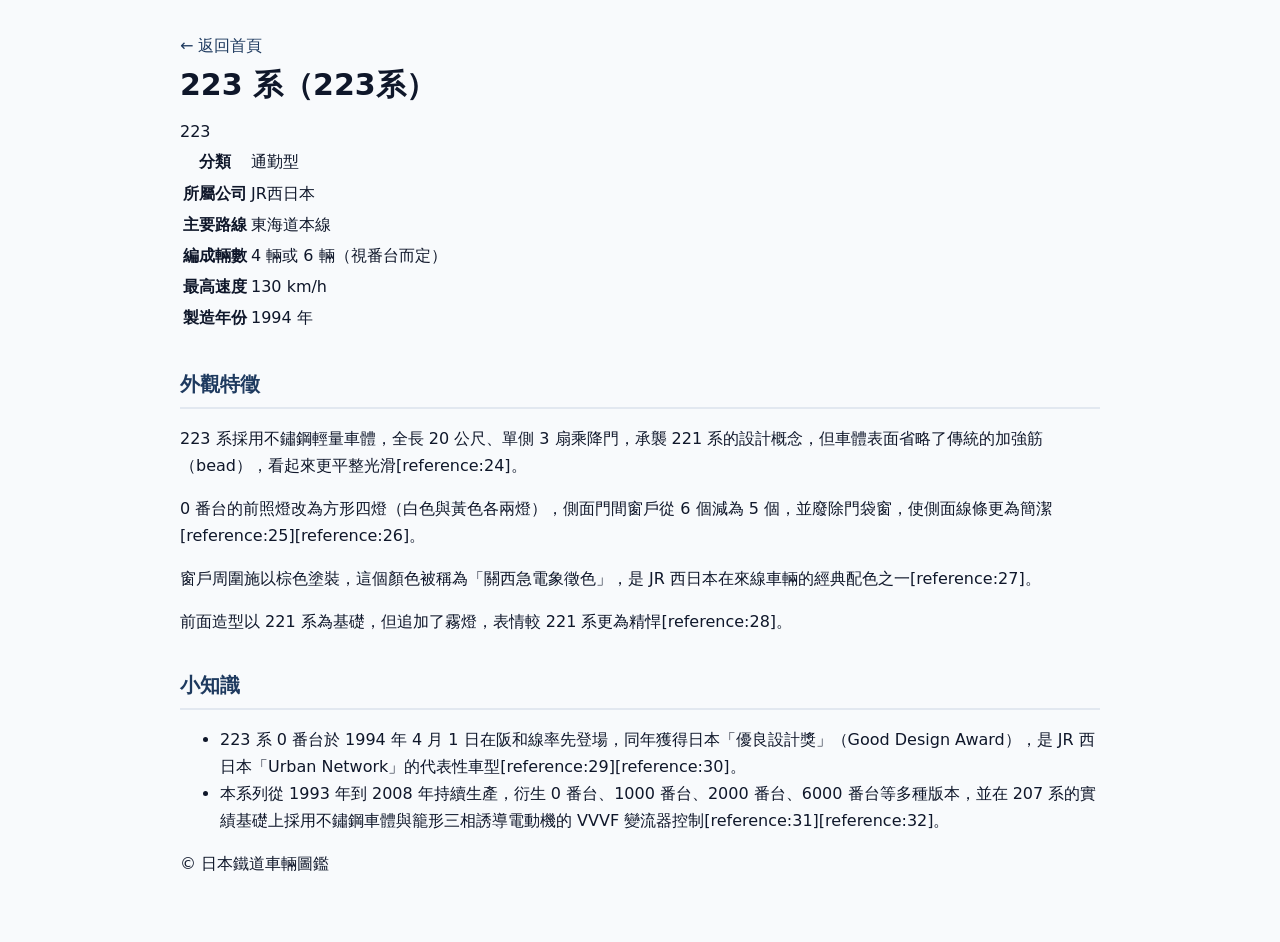
==== cars/commuter-223.html @ 047ed202 "Add commuter-223.html for 223 series train details" ====
<!DOCTYPE html>
<html lang="zh-Hant">
<head>
  <meta charset="UTF-8">
  <meta name="viewport" content="width=device-width, initial-scale=1.0">
  <title>223 系 - 日本鐵道車輛圖鑑</title>
  <link rel="stylesheet" href="../assets/style.css">
</head>
<body>
  <div class="car-page">
    <header class="car-header">
      <a href="../index.html">← 返回首頁</a>
    </header>

    <h1>223 系（223系）</h1>

    <div class="color-block series223-color">223</div>

    <table class="spec-table">
      <tr><th>分類</th><td>通勤型</td></tr>
      <tr><th>所屬公司</th><td>JR西日本</td></tr>
      <tr><th>主要路線</th><td>東海道本線</td></tr>
      <tr><th>編成輛數</th><td>4 輛或 6 輛（視番台而定）</td></tr>
      <tr><th>最高速度</th><td>130 km/h</td></tr>
      <tr><th>製造年份</th><td>1994 年</td></tr>
    </table>

    <h2>外觀特徵</h2>
    <p>223 系採用不鏽鋼輕量車體，全長 20 公尺、單側 3 扇乘降門，承襲 221 系的設計概念，但車體表面省略了傳統的加強筋（bead），看起來更平整光滑[reference:24]。</p>
    <p>0 番台的前照燈改為方形四燈（白色與黃色各兩燈），側面門間窗戶從 6 個減為 5 個，並廢除門袋窗，使側面線條更為簡潔[reference:25][reference:26]。</p>
    <p>窗戶周圍施以棕色塗裝，這個顏色被稱為「關西急電象徵色」，是 JR 西日本在來線車輛的經典配色之一[reference:27]。</p>
    <p>前面造型以 221 系為基礎，但追加了霧燈，表情較 221 系更為精悍[reference:28]。</p>

    <h2>小知識</h2>
    <ul>
      <li>223 系 0 番台於 1994 年 4 月 1 日在阪和線率先登場，同年獲得日本「優良設計獎」（Good Design Award），是 JR 西日本「Urban Network」的代表性車型[reference:29][reference:30]。</li>
      <li>本系列從 1993 年到 2008 年持續生產，衍生 0 番台、1000 番台、2000 番台、6000 番台等多種版本，並在 207 系的實績基礎上採用不鏽鋼車體與籠形三相誘導電動機的 VVVF 變流器控制[reference:31][reference:32]。</li>
    </ul>

    <footer class="site-footer">
      <p>© 日本鐵道車輛圖鑑</p>
    </footer>
  </div>
  <script src="../assets/data.js"></script>
</body>
</html>
---- assets/style.css ----
:root {
  --bg: #f8fafc;
  --fg: #0f172a;
  --muted: #64748b;
  --card: #ffffff;
  --border: #e2e8f0;
  --accent: #1e3a5f;
  --radius: 12px;
}

*, *::before, *::after { box-sizing: border-box; }

body {
  max-width: 960px;
  margin: 0 auto;
  padding: 2rem 1.25rem 3rem;
  font-family: system-ui, "Noto Sans TC", sans-serif;
  line-height: 1.7;
  background-color: var(--bg);
  color: var(--fg);
}

a { color: var(--accent); text-decoration: none; }
h1 { margin: 0 0 0.5rem; font-size: 1.875rem; color: var(--fg); }
.subtitle { margin: 0 0 2rem; color: var(--muted); font-size: 0.9375rem; }
h2 { margin: 2rem 0 0.75rem; padding-bottom: 0.375rem; font-size: 1.25rem; color: var(--accent); border-bottom: 2px solid var(--border); }

.filter-bar { display: flex; flex-wrap: wrap; gap: 0.5rem; margin-bottom: 2rem; }
.filter-btn {
  padding: 0.5rem 1rem; font-family: inherit; font-size: 0.9375rem;
  font-weight: 500; color: var(--fg); background-color: var(--card);
  border: 1px solid var(--border); border-radius: var(--radius); cursor: pointer;
}
.filter-btn:hover, .filter-btn.active {
  background-color: var(--accent); border-color: var(--accent); color: var(--card);
}

.car-grid { display: grid; grid-template-columns: repeat(3, 1fr); gap: 1.25rem; }
.car-card {
  display: flex; flex-direction: column; background-color: var(--card);
  border: 1px solid var(--border); border-radius: var(--radius);
  overflow: hidden; transition: transform 0.2s ease, box-shadow 0.2s ease;
}
.car-card:hover { transform: translateY(-4px); box-shadow: 0 6px 16px var(--border); }

.car-card-color {
  width: 100%; height: 80px; display: flex; align-items: center; justify-content: center;
  color: #fff; font-size: 1.125rem; font-weight: 700;
}
.car-card-body { padding: 1rem; display: flex; flex-direction: column; gap: 0.5rem; }
.car-card-title { margin: 0; font-size: 1.125rem; font-weight: 700; }
.car-card-meta { display: flex; align-items: center; justify-content: space-between; gap: 0.5rem; }
.category-badge {
  padding: 0.15rem 0.6rem; font-size: 0.75rem; font-weight: 600;
  color: var(--accent); background-color: var(--bg); border-radius: var(--radius);
}
.car-card-operator { font-size: 0.875rem; color: var(--muted); }

@media (max-width: 639px) {
  .car-grid { grid-template-columns: 1fr; }
}
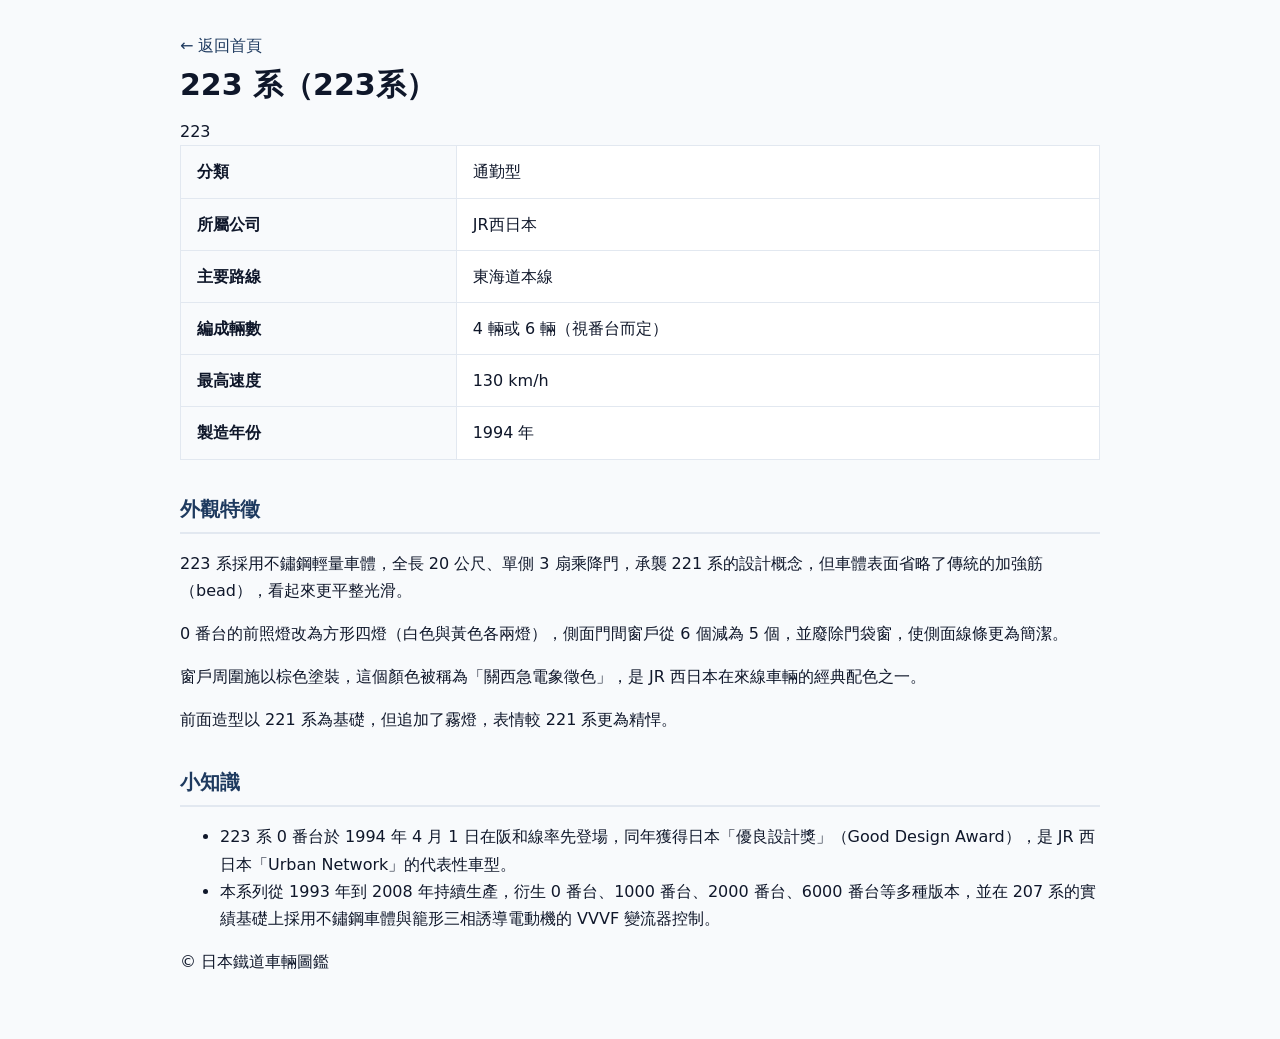
==== commit 0c70fda6: "Update commuter-223.html" ====
--- a/cars/commuter-223.html
+++ b/cars/commuter-223.html
@@ -7,40 +7,39 @@
   <link rel="stylesheet" href="../assets/style.css">
 </head>
 <body>
-  <div class="car-page">
-    <header class="car-header">
-      <a href="../index.html">← 返回首頁</a>
-    </header>
+  <header>
+    <a href="../index.html">← 返回首頁</a>
+  </header>
 
-    <h1>223 系（223系）</h1>
+  <h1>223 系（223系）</h1>
 
-    <div class="color-block series223-color">223</div>
+  <div class="color-block" data-car="commuter-223">223</div>
 
-    <table class="spec-table">
-      <tr><th>分類</th><td>通勤型</td></tr>
-      <tr><th>所屬公司</th><td>JR西日本</td></tr>
-      <tr><th>主要路線</th><td>東海道本線</td></tr>
-      <tr><th>編成輛數</th><td>4 輛或 6 輛（視番台而定）</td></tr>
-      <tr><th>最高速度</th><td>130 km/h</td></tr>
-      <tr><th>製造年份</th><td>1994 年</td></tr>
-    </table>
+  <table class="spec-table">
+    <tr><th>分類</th><td>通勤型</td></tr>
+    <tr><th>所屬公司</th><td>JR西日本</td></tr>
+    <tr><th>主要路線</th><td>東海道本線</td></tr>
+    <tr><th>編成輛數</th><td>4 輛或 6 輛（視番台而定）</td></tr>
+    <tr><th>最高速度</th><td>130 km/h</td></tr>
+    <tr><th>製造年份</th><td>1994 年</td></tr>
+  </table>
 
-    <h2>外觀特徵</h2>
-    <p>223 系採用不鏽鋼輕量車體，全長 20 公尺、單側 3 扇乘降門，承襲 221 系的設計概念，但車體表面省略了傳統的加強筋（bead），看起來更平整光滑[reference:24]。</p>
-    <p>0 番台的前照燈改為方形四燈（白色與黃色各兩燈），側面門間窗戶從 6 個減為 5 個，並廢除門袋窗，使側面線條更為簡潔[reference:25][reference:26]。</p>
-    <p>窗戶周圍施以棕色塗裝，這個顏色被稱為「關西急電象徵色」，是 JR 西日本在來線車輛的經典配色之一[reference:27]。</p>
-    <p>前面造型以 221 系為基礎，但追加了霧燈，表情較 221 系更為精悍[reference:28]。</p>
+  <h2>外觀特徵</h2>
+  <p>223 系採用不鏽鋼輕量車體，全長 20 公尺、單側 3 扇乘降門，承襲 221 系的設計概念，但車體表面省略了傳統的加強筋（bead），看起來更平整光滑。</p>
+  <p>0 番台的前照燈改為方形四燈（白色與黃色各兩燈），側面門間窗戶從 6 個減為 5 個，並廢除門袋窗，使側面線條更為簡潔。</p>
+  <p>窗戶周圍施以棕色塗裝，這個顏色被稱為「關西急電象徵色」，是 JR 西日本在來線車輛的經典配色之一。</p>
+  <p>前面造型以 221 系為基礎，但追加了霧燈，表情較 221 系更為精悍。</p>
 
-    <h2>小知識</h2>
-    <ul>
-      <li>223 系 0 番台於 1994 年 4 月 1 日在阪和線率先登場，同年獲得日本「優良設計獎」（Good Design Award），是 JR 西日本「Urban Network」的代表性車型[reference:29][reference:30]。</li>
-      <li>本系列從 1993 年到 2008 年持續生產，衍生 0 番台、1000 番台、2000 番台、6000 番台等多種版本，並在 207 系的實績基礎上採用不鏽鋼車體與籠形三相誘導電動機的 VVVF 變流器控制[reference:31][reference:32]。</li>
-    </ul>
+  <h2>小知識</h2>
+  <ul>
+    <li>223 系 0 番台於 1994 年 4 月 1 日在阪和線率先登場，同年獲得日本「優良設計獎」（Good Design Award），是 JR 西日本「Urban Network」的代表性車型。</li>
+    <li>本系列從 1993 年到 2008 年持續生產，衍生 0 番台、1000 番台、2000 番台、6000 番台等多種版本，並在 207 系的實績基礎上採用不鏽鋼車體與籠形三相誘導電動機的 VVVF 變流器控制。</li>
+  </ul>
 
-    <footer class="site-footer">
-      <p>© 日本鐵道車輛圖鑑</p>
-    </footer>
-  </div>
+  <footer>
+    <p>© 日本鐵道車輛圖鑑</p>
+  </footer>
+
   <script src="../assets/data.js"></script>
 </body>
 </html>
--- a/assets/style.css
+++ b/assets/style.css
@@ -56,6 +56,26 @@
 }
 .car-card-operator { font-size: 0.875rem; color: var(--muted); }
 
+.back-link {
+  display: inline-flex; align-items: center; padding: 0.375rem 0.875rem;
+  font-size: 0.9375rem; font-weight: 500; color: var(--accent);
+  background-color: var(--card); border: 1px solid var(--border); border-radius: var(--radius);
+}
+.back-link:hover { background-color: var(--bg); border-color: var(--accent); }
+
+.car-color-block {
+  width: 100%; height: 120px; display: flex; align-items: center; justify-content: center;
+  margin-bottom: 1.5rem; color: #fff; font-size: 1.75rem; font-weight: 700;
+  border-radius: var(--radius);
+}
+
+table { width: 100%; border-collapse: collapse; margin-bottom: 1.5rem; background-color: var(--card); }
+th, td { padding: 0.75rem 1rem; border: 1px solid var(--border); text-align: left; }
+th { width: 30%; background-color: var(--bg); font-weight: 600; color: var(--fg); }
+
 @media (max-width: 639px) {
+  body { padding: 1.5rem 1rem 2.5rem; }
+  h1 { font-size: 1.5rem; }
   .car-grid { grid-template-columns: 1fr; }
+  th { width: 36%; }
 }
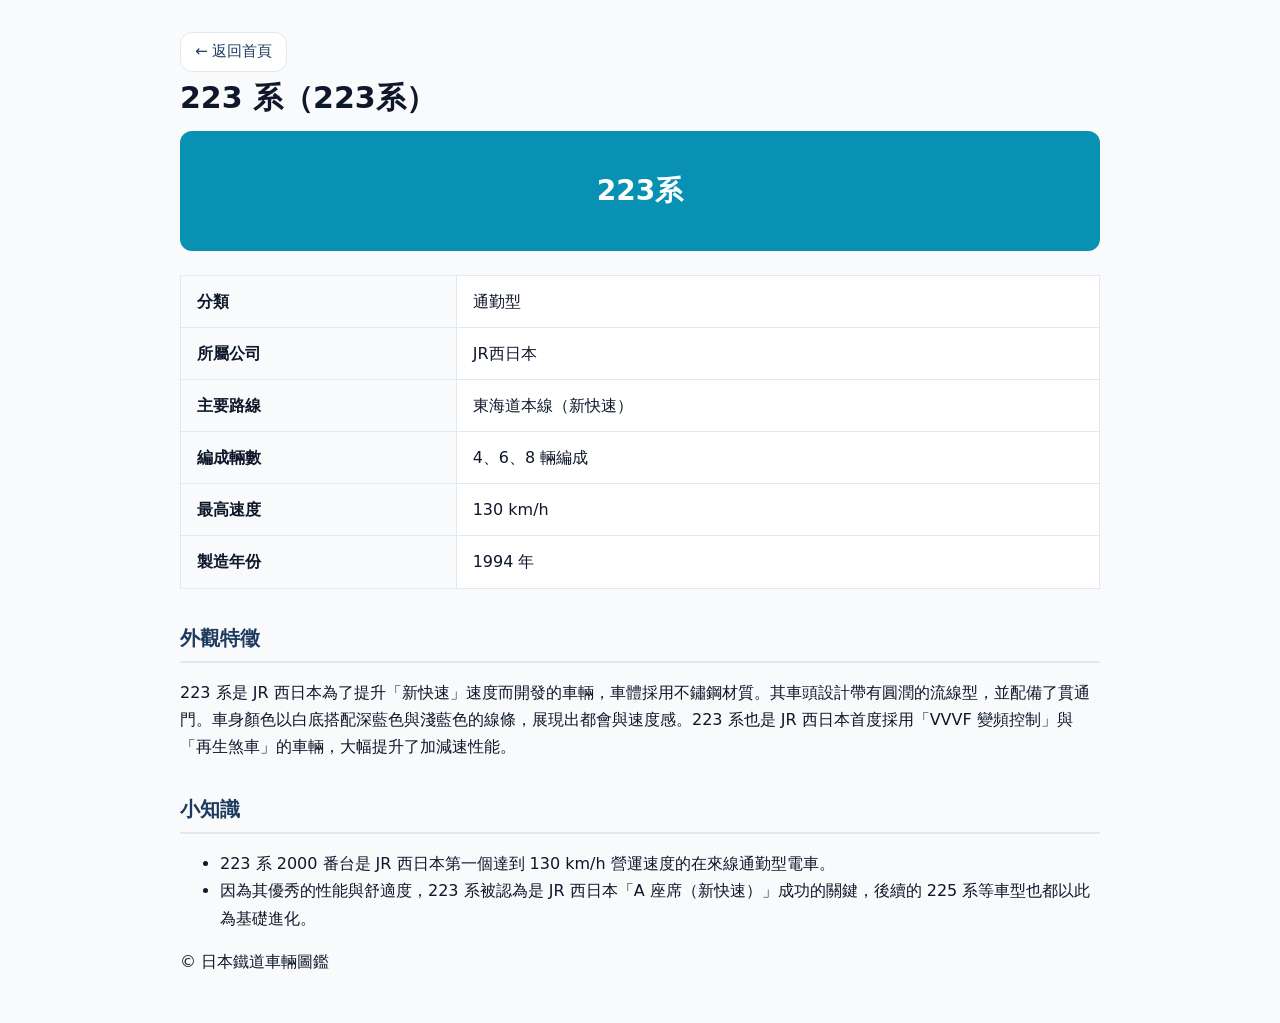
==== commit 743cc2b6: "Refactor commuter-223.html structure and content Updated the title and header structure, added a mai" ====
--- a/cars/commuter-223.html
+++ b/cars/commuter-223.html
@@ -3,43 +3,50 @@
 <head>
   <meta charset="UTF-8">
   <meta name="viewport" content="width=device-width, initial-scale=1.0">
-  <title>223 系 - 日本鐵道車輛圖鑑</title>
+  <title>223 系 — 日本鐵道車輛圖鑑</title>
   <link rel="stylesheet" href="../assets/style.css">
 </head>
 <body>
-  <header>
-    <a href="../index.html">← 返回首頁</a>
+  <header class="site-header">
+    <a class="back-link" href="../index.html">← 返回首頁</a>
   </header>
 
-  <h1>223 系（223系）</h1>
+  <main>
+    <h1>223 系（223系）</h1>
+    <div class="car-color-block" data-car-id="commuter-223">223系</div>
 
-  <div class="color-block" data-car="commuter-223">223</div>
+    <table>
+      <tbody>
+        <tr><th>分類</th><td>通勤型</td></tr>
+        <tr><th>所屬公司</th><td>JR西日本</td></tr>
+        <tr><th>主要路線</th><td>東海道本線（新快速）</td></tr>
+        <tr><th>編成輛數</th><td>4、6、8 輛編成</td></tr>
+        <tr><th>最高速度</th><td>130 km/h</td></tr>
+        <tr><th>製造年份</th><td>1994 年</td></tr>
+      </tbody>
+    </table>
 
-  <table class="spec-table">
-    <tr><th>分類</th><td>通勤型</td></tr>
-    <tr><th>所屬公司</th><td>JR西日本</td></tr>
-    <tr><th>主要路線</th><td>東海道本線</td></tr>
-    <tr><th>編成輛數</th><td>4 輛或 6 輛（視番台而定）</td></tr>
-    <tr><th>最高速度</th><td>130 km/h</td></tr>
-    <tr><th>製造年份</th><td>1994 年</td></tr>
-  </table>
+    <h2>外觀特徵</h2>
+    <p>223 系是 JR 西日本為了提升「新快速」速度而開發的車輛，車體採用不鏽鋼材質。其車頭設計帶有圓潤的流線型，並配備了貫通門。車身顏色以白底搭配深藍色與淺藍色的線條，展現出都會與速度感。223 系也是 JR 西日本首度採用「VVVF 變頻控制」與「再生煞車」的車輛，大幅提升了加減速性能。</p>
 
-  <h2>外觀特徵</h2>
-  <p>223 系採用不鏽鋼輕量車體，全長 20 公尺、單側 3 扇乘降門，承襲 221 系的設計概念，但車體表面省略了傳統的加強筋（bead），看起來更平整光滑。</p>
-  <p>0 番台的前照燈改為方形四燈（白色與黃色各兩燈），側面門間窗戶從 6 個減為 5 個，並廢除門袋窗，使側面線條更為簡潔。</p>
-  <p>窗戶周圍施以棕色塗裝，這個顏色被稱為「關西急電象徵色」，是 JR 西日本在來線車輛的經典配色之一。</p>
-  <p>前面造型以 221 系為基礎，但追加了霧燈，表情較 221 系更為精悍。</p>
+    <h2>小知識</h2>
+    <ul>
+      <li>223 系 2000 番台是 JR 西日本第一個達到 130 km/h 營運速度的在來線通勤型電車。</li>
+      <li>因為其優秀的性能與舒適度，223 系被認為是 JR 西日本「A 座席（新快速）」成功的關鍵，後續的 225 系等車型也都以此為基礎進化。</li>
+    </ul>
+  </main>
 
-  <h2>小知識</h2>
-  <ul>
-    <li>223 系 0 番台於 1994 年 4 月 1 日在阪和線率先登場，同年獲得日本「優良設計獎」（Good Design Award），是 JR 西日本「Urban Network」的代表性車型。</li>
-    <li>本系列從 1993 年到 2008 年持續生產，衍生 0 番台、1000 番台、2000 番台、6000 番台等多種版本，並在 207 系的實績基礎上採用不鏽鋼車體與籠形三相誘導電動機的 VVVF 變流器控制。</li>
-  </ul>
-
-  <footer>
-    <p>© 日本鐵道車輛圖鑑</p>
-  </footer>
+  <footer>© 日本鐵道車輛圖鑑</footer>
 
   <script src="../assets/data.js"></script>
+  <script>
+    (() => {
+      const carId = document.querySelector(".car-color-block").dataset.carId;
+      const car = CARS.find((item) => item.id === carId);
+      if (car) {
+        document.querySelector(".car-color-block").style.backgroundColor = car.color;
+      }
+    })();
+  </script>
 </body>
 </html>
